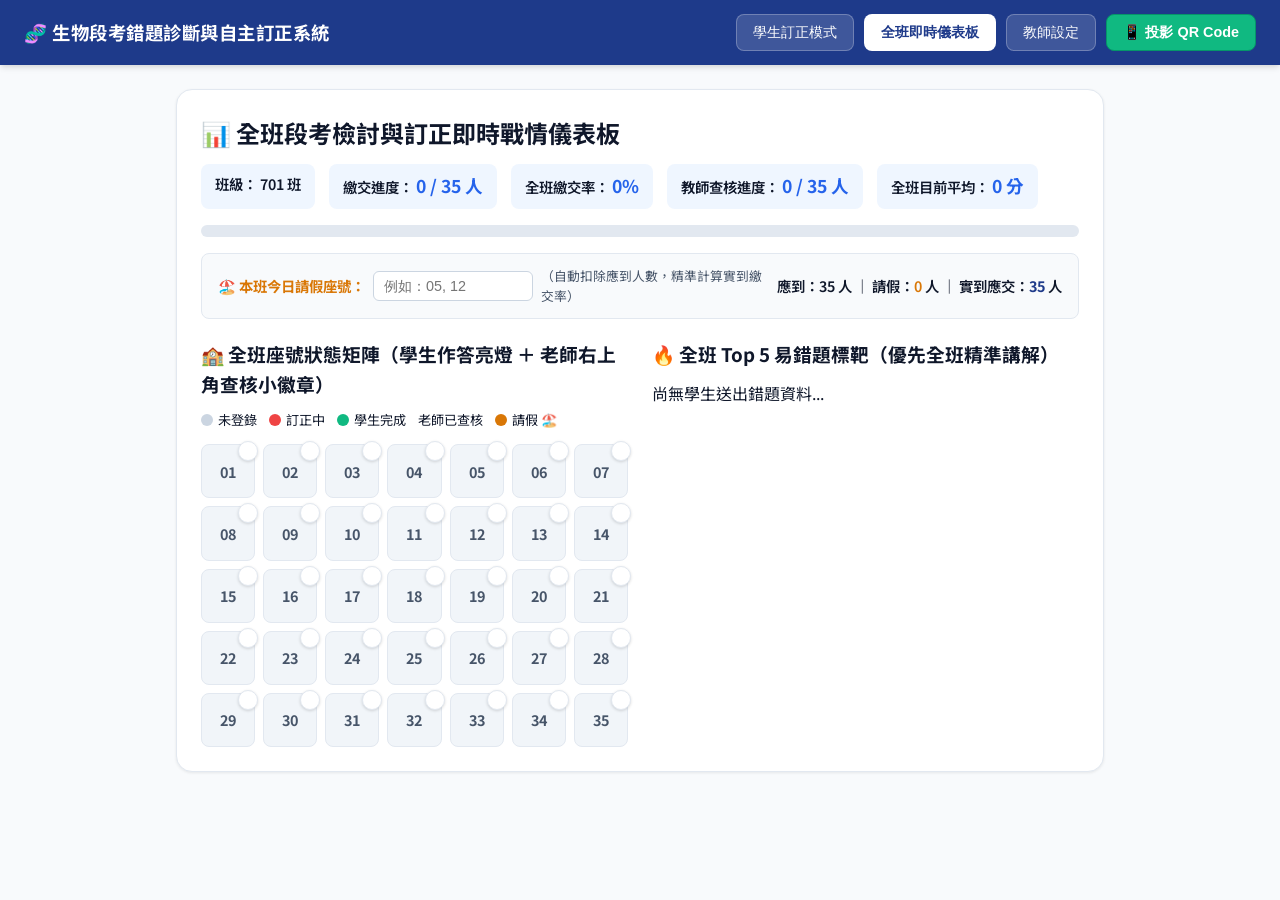
==== dashboard.html @ 81b502e9 "feat: Add dedicated standalone dashboard.html entrypoint" ====
<!DOCTYPE html>
<html lang="zh-TW">
<head>
    <meta charset="UTF-8">
    <meta name="viewport" content="width=device-width, initial-scale=1.0, maximum-scale=1.0, user-scalable=no">
    <title>七年級生物段考錯題診斷與訂正系統</title>
    <link rel="stylesheet" href="style.css">
    <link href="https://fonts.googleapis.com/css2?family=Noto+Sans+TC:wght@400;500;700&display=swap" rel="stylesheet">
</head>
<body>
    <!-- 頂部導覽列 -->
    <header class="navbar">
        <div class="logo">🧬 生物段考錯題診斷與自主訂正系統</div>
        <div class="nav-controls">
            <button id="btn-student-view" class="nav-btn" onclick="switchMainView('student')">學生訂正模式</button>
            <button id="btn-dashboard-view" class="nav-btn active" onclick="switchMainView('dashboard')">全班即時儀表板</button>
            <button id="btn-settings-view" class="nav-btn" onclick="switchMainView('settings')">教師設定</button>
            <button id="btn-qr-modal" class="nav-btn nav-btn-qr" onclick="openQrModal()">📱 投影 QR Code</button>
        </div>
    </header>

    <main class="main-container">
        <!-- ==========================================
             1. 學生模式：登入與成績錯題標記
             ========================================== -->
        <section id="view-student" class="view-section">
            <!-- 登入與登記卡片 -->
            <div id="card-login" class="card login-card">
                <div class="card-header">
                    <h2>📋 請輸入登入資訊與段考成績</h2>
                    <p class="subtitle">依據紙本考卷填寫，系統將自動比對錯題數並產生專屬訂正清單</p>
                </div>

                <div class="form-grid">
                    <div class="form-group">
                        <label for="select-exam">學年與考次：</label>
                        <select id="select-exam" onchange="onExamChange()">
                            <option value="11501_2">11501_七上第二次定期評量 (40題/2.5分)</option>
                            <option value="11501_1">11501_七上第一次定期評量 (45題/100分)</option>
                            <option value="11501_3">11501_七上第三次定期評量 (預設40題)</option>
                            <option value="custom">自訂外部題庫 JSON...</option>
                        </select>
                    </div>

                    <div class="form-group">
                        <label for="select-class">班級：</label>
                        <select id="select-class">
                            <option value="701">701 班</option>
                            <option value="702">702 班</option>
                            <option value="703">703 班</option>
                            <option value="704">704 班</option>
                            <option value="705">705 班</option>
                            <option value="706">706 班</option>
                            <option value="707">707 班</option>
                            <option value="708">708 班</option>
                            <option value="709">709 班</option>
                            <option value="710">710 班</option>
                        </select>
                    </div>

                    <div class="form-group">
                        <label for="select-seat">座號：</label>
                        <select id="select-seat">
                            <!-- 01 ~ 35 動態生成 -->
                        </select>
                    </div>

                    <div class="form-group">
                        <label for="input-name">姓名：</label>
                        <input type="text" id="input-name" placeholder="請輸入姓名" maxlength="10">
                    </div>

                    <div class="form-group full-width">
                        <label for="input-score">紙本考卷原始成績（0 ~ 100 分）：</label>
                        <div class="score-input-wrap">
                            <input type="number" id="input-score" placeholder="例如：85" min="0" max="100" step="0.5" oninput="onScoreInput()">
                            <span class="unit">分</span>
                        </div>
                        <p id="score-calc-hint" class="hint-text">請輸入成績以計算應錯題數</p>
                    </div>
                </div>

                <!-- 題號標記圓圈區 -->
                <div id="bubble-section" class="bubble-section hidden">
                    <div class="bubble-title-bar">
                        <h3>🔴 請依紙本考卷點選您的【錯題】（點選後變紅色）：</h3>
                        <div class="bubble-stats">
                            應選錯題：<span id="target-wrong-count" class="badge badge-warn">0</span> 題 ｜ 
                            目前已圈選：<span id="current-wrong-count" class="badge badge-info">0</span> 題
                        </div>
                    </div>
                    <div id="palette-grid" class="palette-grid">
                        <!-- 動態生成 1~N 題號小圓圈 -->
                    </div>
                </div>

                <div class="card-footer">
                    <button id="btn-start-correct" class="btn-primary" onclick="startCorrectionMode()" disabled>
                        開始進行錯題訂正 🚀
                    </button>
                </div>
            </div>

            <!-- ==========================================
                 錯題逐題訂正工作卡片
                 ========================================== -->
            <div id="card-correct" class="card correct-card hidden">
                <!-- 頂部資訊與題號導航盤 -->
                <div class="correct-header">
                    <div class="student-info-tag">
                        <span id="tag-student">701班 05號 王小明</span>
                        <span class="divider">|</span>
                        <span>成績：<strong id="tag-score">85</strong> 分</span>
                    </div>
                    <div class="correct-progress">
                        錯題進度：<span id="correct-progress-text">1 / 6</span>
                    </div>
                </div>

                <!-- 題號小圓圈導航列 -->
                <div class="circle-nav-wrapper">
                    <div class="circle-nav-title">題號導航盤（點選快速切換）：</div>
                    <div id="correct-circle-nav" class="circle-nav-grid">
                        <!-- 只有錯題才會呈現紅/綠狀態 -->
                    </div>
                </div>

                <!-- 閱讀防秒退計時器提示 -->
                <div id="cooldown-banner" class="cooldown-banner hidden">
                    ⏱️ 觀念研讀中：請先認真閱讀選項解析與觀念 <strong id="cooldown-sec">10</strong> 秒，理解後再進行訂正作答喔！
                </div>

                <!-- 閱讀題組文章引文區 (若有才顯示) -->
                <div id="passage-box" class="passage-box hidden">
                    <div class="passage-tag">📖 閱讀測驗篇章</div>
                    <div id="passage-content" class="passage-content"></div>
                </div>

                <!-- 題目內容 -->
                <div class="question-main">
                    <div class="q-title-row">
                        <span id="q-number-badge" class="badge badge-danger">第 3 題</span>
                        <h3 id="q-text" class="q-text">題目文字載入中...</h3>
                    </div>

                    <!-- 選項按鈕清單 -->
                    <div id="options-list" class="options-list">
                        <!-- A, B, C, D 選項 -->
                    </div>
                </div>

                <!-- 核心解析區塊（預設常駐展開） -->
                <div class="analysis-box">
                    <div class="analysis-header">
                        <h4>🔍 本題選項除錯與觀念解析</h4>
                    </div>
                    <div id="analysis-list" class="analysis-list">
                        <!-- 逐選項解析 -->
                    </div>
                    <!-- 核心主句高亮卡片 -->
                    <div class="core-sentence-box">
                        <div class="core-title">📌 紙本考卷訂正筆記（核心主句）：</div>
                        <div id="core-sentence-text" class="core-text"></div>
                    </div>
                </div>

                <!-- 訂正輸入與確認按鈕區 -->
                <div class="correct-action-footer">
                    <div class="input-core-wrap">
                        <label for="input-user-core">✏️ 請將上方核心主句寫入紙本考卷，並在下方鍵入重點（至少 4 個字）：</label>
                        <input type="text" id="input-user-core" placeholder="請將上方筆記精華的主句重點鍵入此處...">
                    </div>
                    <div class="btn-row">
                        <button id="btn-confirm-single-correct" class="btn-success" onclick="confirmCurrentQuestion()">
                            確認並完成此題訂正 ➔
                        </button>
                    </div>
                </div>
            </div>
        </section>

        <!-- ==========================================
             2. 全班即時儀表板模式（投影用）
             ========================================== -->
        <section id="view-dashboard" class="view-section active">
            <div class="card dashboard-card">
                <div class="dashboard-header">
                    <h2>📊 全班段考檢討與訂正即時戰情儀表板</h2>
                    <div class="dash-summary-row">
                        <div class="summary-pill">
                            <span class="label">班級：</span>
                            <span id="dash-class-name" class="val">701 班</span>
                        </div>
                        <div class="summary-pill">
                            <span class="label">繳交進度：</span>
                            <span id="dash-completed-count" class="val highlight">0 / 35 人</span>
                        </div>
                        <div class="summary-pill">
                            <span class="label">全班繳交率：</span>
                            <span id="dash-submission-rate" class="val highlight text-success">0%</span>
                        </div>
                        <div class="summary-pill">
                            <span class="label">教師查核進度：</span>
                            <span id="dash-inspected-count" class="val highlight text-indigo">0 / 35 人</span>
                        </div>
                        <div class="summary-pill">
                            <span class="label">全班目前平均：</span>
                            <span id="dash-avg-score" class="val highlight">0 分</span>
                        </div>
                    </div>

                    <!-- 進度條 -->
                    <div class="progress-bar-container">
                        <div id="dash-progress-fill" class="progress-bar-fill" style="width: 0%;"></div>
                    </div>

                    <!-- 請假座號管理列 -->
                    <div class="leave-admin-bar">
                        <div class="leave-input-wrap">
                            <label for="dash-absent-input">🏖️ 本班今日請假座號：</label>
                            <input type="text" id="dash-absent-input" placeholder="例如：05, 12" onchange="onAbsentInputChange()">
                            <span class="hint">（自動扣除應到人數，精準計算實到繳交率）</span>
                        </div>
                        <div class="leave-stats-wrap">
                            應到：<span id="stat-total-students">35</span> 人 ｜ 
                            請假：<span id="stat-absent-count" class="text-warning">0</span> 人 ｜ 
                            實到應交：<strong id="stat-actual-required" class="text-primary">35</strong> 人
                        </div>
                    </div>
                </div>

                <div class="dashboard-grid">
                    <!-- 左：座號矩陣 -->
                    <div class="dash-left">
                        <div class="dash-section-title">
                            <h3>🏫 全班座號狀態矩陣（學生作答亮燈 ＋ 老師右上角查核小徽章）</h3>
                        </div>
                        <div class="matrix-legend">
                            <span class="legend-item"><span class="dot dot-gray"></span>未登錄</span>
                            <span class="legend-item"><span class="dot dot-red"></span>訂正中</span>
                            <span class="legend-item"><span class="dot dot-green"></span>學生完成</span>
                            <span class="legend-item"><span class="inspect-mini-badge done">👁️</span>老師已查核</span>
                            <span class="legend-item"><span class="dot dot-amber"></span>請假 🏖️</span>
                        </div>
                        <div id="dash-seats-matrix" class="dash-seats-matrix">
                            <!-- 01~35 方格動態生成 -->
                        </div>
                    </div>

                    <!-- 右：Top 5 易錯題標靶 -->
                    <div class="dash-right">
                        <div class="dash-section-title">
                            <h3>🔥 全班 Top 5 易錯題標靶（優先全班精準講解）</h3>
                        </div>
                        <ul id="dash-top-errors" class="top-error-list">
                            <li class="empty-msg">尚無學生送出錯題資料...</li>
                        </ul>
                    </div>
                </div>
            </div>
        </section>

        <!-- ==========================================
             3. 教師參數設定模式（總題數與配分後台自訂）
             ========================================== -->
        <section id="view-settings" class="view-section hidden">
            <div class="card settings-card">
                <h2>⚙️ 教師系統參數與考卷配分設定</h2>
                <p class="subtitle">可自由定義總題數（例如：40、42、44、45 題）與配分模式，系統將自動比對錯題防呆</p>

                <!-- 配分與題數設定專區 -->
                <div class="settings-box">
                    <h3 class="box-sub-title">📝 考卷題數與配分模式設定</h3>
                    <div class="form-grid">
                        <div class="form-group">
                            <label for="cfg-total-questions">考卷總題數：</label>
                            <input type="number" id="cfg-total-questions" value="40" min="10" max="60" oninput="onCustomConfigChange()">
                            <span class="hint-text">例如：40題、42題、44題、45題</span>
                        </div>

                        <div class="form-group">
                            <label for="cfg-score-mode">配分計算模式：</label>
                            <select id="cfg-score-mode" onchange="onScoreModeChange()">
                                <option value="equal">全卷均分制（每題相同分數）</option>
                                <option value="split">分段配分制（前 N 題 X 分，其餘 Y 分）</option>
                            </select>
                        </div>

                        <!-- 均分模式選項 -->
                        <div id="mode-equal-wrap" class="form-group full-width">
                            <label for="cfg-score-per-q">每題分數：</label>
                            <div class="score-input-wrap">
                                <input type="number" id="cfg-score-per-q" value="2.5" step="0.1" min="0.5" max="10" oninput="onCustomConfigChange()">
                                <span class="unit">分 / 題</span>
                                <span id="cfg-equal-total-calc" class="hint-pill">40 題 × 2.5 分 = 100 分</span>
                            </div>
                        </div>

                        <!-- 分段模式選項 -->
                        <div id="mode-split-wrap" class="form-group full-width hidden">
                            <div class="split-inputs-row">
                                <div class="split-item">
                                    <label>第 1 ～ <input type="number" id="cfg-split-cut" value="10" style="width:60px;" oninput="onCustomConfigChange()"> 題：</label>
                                    每題 <input type="number" id="cfg-split-p1" value="3" step="0.5" style="width:70px;" oninput="onCustomConfigChange()"> 分
                                </div>
                                <div class="split-item">
                                    <label>其餘題目：</label>
                                    每題 <input type="number" id="cfg-split-p2" value="2" step="0.5" style="width:70px;" oninput="onCustomConfigChange()"> 分
                                </div>
                            </div>
                            <span id="cfg-split-total-calc" class="hint-pill">10題×3分 + 35題×2分 = 100 分</span>
                        </div>
                    </div>
                </div>

                <!-- 系統與環境設定 -->
                <div class="settings-box">
                    <h3 class="box-sub-title">🌐 雲端同步與課堂常規設定</h3>
                    <div class="form-grid">
                        <div class="form-group full-width">
                            <label for="setting-gas-url">Google Apps Script Web App 部署網址：</label>
                            <input type="text" id="setting-gas-url" value="https://script.google.com/macros/s/AKfycby-8JV1agwhlbLTrQsMS0afAz2rnBAncu1tL4A0JZhz7rm7jqLTlUA_kfhCl8gXbgSL5w/exec">
                            <p class="hint-text">後端 Code.gs 發布為 Web 應用程式後的網址。未填寫時系統以本地展示模式運作。</p>
                        </div>
                        <div class="form-group">
                            <label for="setting-cooldown">錯題閱讀防秒退秒數：</label>
                            <input type="number" id="setting-cooldown" value="10" min="0" max="30">
                            <span class="unit">秒</span>
                        </div>
                        <div class="form-group">
                            <label for="setting-class-size">班級預設人數：</label>
                            <input type="number" id="setting-class-size" value="35" min="20" max="50">
                            <span class="unit">人</span>
                        </div>
                    </div>
                </div>

                <button class="btn-primary" onclick="saveSettings()">儲存所有設定並套用 💾</button>
            </div>
        </section>
    </main>

    <!-- ==========================================
         彈窗 1：排隊交卷提示（避免同時繳交網路衝突）
         ========================================== -->
    <div id="modal-queue" class="modal-overlay hidden">
        <div class="modal-card mini-card">
            <div class="spinner"></div>
            <h3 id="queue-status-title">⏳ 正在同步雲端紀錄...</h3>
            <p id="queue-status-desc">目前全班正在同步資料，系統正在排隊為您安全登記，請勿關閉網頁...</p>
        </div>
    </div>

    <!-- ==========================================
         彈窗 2：最後確認與結算單（主句抄寫 + 家長簽名 + 平板歸位）
         ========================================== -->
    <div id="modal-summary" class="modal-overlay hidden">
        <div class="modal-card summary-card">
            <div class="summary-top">
                <span class="success-icon">🎉</span>
                <h2>段考錯題訂正完成！</h2>
                <p class="summary-sub">已完成線上訂正診斷，請務必完成以下紙本手續</p>
            </div>

            <!-- 分數與班級平均對照 -->
            <div class="score-compare-card">
                <div class="compare-col">
                    <div class="c-label">您的段考分數</div>
                    <div id="modal-my-score" class="c-val text-primary">85 分</div>
                </div>
                <div class="compare-divider"></div>
                <div class="compare-col">
                    <div class="c-label">目前全班平均</div>
                    <div id="modal-class-avg" class="c-val text-info">78.5 分</div>
                </div>
                <div class="compare-divider"></div>
                <div class="compare-col">
                    <div class="c-label">訂正題數</div>
                    <div id="modal-corrected-count" class="c-val text-success">6 題</div>
                </div>
            </div>

            <!-- 錯題核心主句彙整區（抄寫回紙本考卷用） -->
            <div class="sentences-review-box">
                <div class="box-title">
                    ✍️【紙本考卷訂正核對】請確認您已將以下錯題筆記精華，確實抄寫至您的紙本考卷上：
                </div>
                <div id="modal-sentences-list" class="sentences-list">
                    <!-- 動態列出所有錯題之核心主句 -->
                </div>
            </div>

            <!-- 家長簽名提醒特別警告框 -->
            <div class="parent-sign-alert">
                <div class="alert-icon">👨‍👩‍👦</div>
                <div class="alert-content">
                    <h4>重要！紙本考卷家長簽名提醒：</h4>
                    <p>請將紙本考卷帶回家，交由家長查閱您今日的訂正成果，並請家長在<strong>【試卷抬頭分數欄下方】</strong>親自簽名，於下次上課交回給老師抽查！</p>
                </div>
            </div>

            <!-- 學生雙重確認勾選框 (必須勾選才能退出) -->
            <div class="verification-check-wrap">
                <label class="check-container">
                    <input type="checkbox" id="check-confirm-paper" onchange="onPaperCheckChange()">
                    <span class="checkmark"></span>
                    <span class="check-label">
                        <strong>我保證：</strong>我已經認真看完上述每題解析，並已將<strong>核心主句確實訂正在紙本考卷上</strong>，且知道回家後要給家長在分數下方簽名。
                    </span>
                </label>
            </div>

            <!-- 平板歸位常規引導 -->
            <div class="tablet-return-box">
                <div class="box-title">📱【平板使用常規與歸位提醒】</div>
                <ol class="return-steps">
                    <li><strong>擦拭關機</strong>：點選下方按鈕退出後，按平板電源鍵關閉螢幕，並用擦拭布輕擦螢幕。</li>
                    <li><strong>座號插槽歸位</strong>：請依座號 <strong id="modal-return-seat" class="text-primary">05 號</strong>，放回對應充電車插槽。</li>
                    <li><strong>插妥充電線</strong>：確認充電呼吸燈亮起，整齊排好後回座。</li>
                </ol>
            </div>

            <div class="modal-action-bar">
                <button id="btn-final-finish" class="btn-primary full-width" onclick="finishAndReset()" disabled>
                    請先勾選上方「我保證已訂正考卷」方可退出
                </button>
            </div>
        </div>
    </div>

    <!-- ==========================================
         彈窗 3：大螢幕 QR Code 投影彈窗
         ========================================== -->
    <div id="modal-qr" class="modal-overlay hidden">
        <div class="modal-card mini-card qr-card">
            <h2>📱 學生掃描 QR Code 進入訂正</h2>
            <p class="subtitle">請同學使用平板相機掃描下方條碼立即開跑</p>
            <div class="qr-image-wrap">
                <img id="qr-code-img" src="" alt="訂正系統 QR Code" class="qr-img">
            </div>
            <div class="qr-url-box">
                <input type="text" id="qr-url-text" readonly>
                <button type="button" class="btn-copy" onclick="copySystemUrl()">複製網址</button>
            </div>
            <button class="btn-primary" style="margin-top:16px;" onclick="closeQrModal()">關閉投影</button>
        </div>
    </div>

    <!-- ==========================================
         彈窗 4：老師查核學生紙本訂正與主句明細彈窗
         ========================================== -->
    <div id="modal-inspect" class="modal-overlay hidden">
        <div class="modal-card inspect-card">
            <div class="summary-top">
                <span class="success-icon">🔍</span>
                <h2 id="inspect-title">701 班 05 號 學生訂正查核</h2>
                <p id="inspect-subtitle" class="summary-sub">段考成績：85 分 ｜ 錯題數：6 題 ｜ 狀態：已完成訂正</p>
            </div>

            <div class="inspect-content-box">
                <div class="box-title">📝 該生錯題與核心主句清單（請核對紙本考卷）：</div>
                <div id="inspect-cores-list" class="sentences-list" style="max-height:260px;">
                    <!-- 動態載入該生錯題主句 -->
                </div>
            </div>

            <div class="inspect-action-bar" style="margin-top:20px; display:flex; gap:12px;">
                <button id="btn-toggle-inspect" class="btn-primary" onclick="toggleCurrentSeatInspection()">
                    👁️ 標記為：老師已查核紙本考卷
                </button>
                <button class="btn-secondary" onclick="closeInspectModal()">關閉</button>
            </div>
        </div>
    </div>

    <!-- 載入題庫與邏輯程式 -->
    <script src="exam_data/presets.js"></script>
    <script src="app.js"></script>
</body>
</html>
---- style.css ----
/* ==========================================================================
   七年級生物段考錯題診斷與訂正系統 - 視覺主題與 RWD 排版
   現代科技藍調 Modern Tech Blue (#1E3A8A / #2563EB)
   ========================================================================== */

:root {
    --primary-blue: #1E3A8A;
    --accent-blue: #2563EB;
    --hover-blue: #1D4ED8;
    --light-blue: #EFF6FF;
    --bg-gray: #F8FAFC;
    --card-bg: #FFFFFF;
    --text-main: #0F172A;
    --text-muted: #475569;
    --border-color: #E2E8F0;
    --danger-red: #EF4444;
    --danger-bg: #FEF2F2;
    --success-green: #10B981;
    --success-bg: #ECFDF5;
    --warning-yellow: #F59E0B;
    --warning-bg: #FFFBEB;
    --amber-leave: #D97706;
    --amber-bg: #FEF3C7;
    --indigo-inspect: #6366F1;
    --indigo-bg: #EEF2FF;
    --radius-sm: 8px;
    --radius-md: 12px;
    --radius-lg: 16px;
    --shadow-sm: 0 1px 3px rgba(0,0,0,0.08);
    --shadow-md: 0 4px 6px -1px rgba(0,0,0,0.1), 0 2px 4px -1px rgba(0,0,0,0.06);
    --shadow-lg: 0 10px 20px -3px rgba(0,0,0,0.12);
}

* {
    box-sizing: border-box;
    margin: 0;
    padding: 0;
}

body {
    font-family: 'Noto Sans TC', -apple-system, BlinkMacSystemFont, "Segoe UI", Roboto, sans-serif;
    background-color: var(--bg-gray);
    color: var(--text-main);
    line-height: 1.6;
    padding-bottom: 40px;
    -webkit-tap-highlight-color: transparent;
}

/* 頂部導覽列 */
.navbar {
    background-color: var(--primary-blue);
    color: #FFFFFF;
    padding: 14px 24px;
    display: flex;
    justify-content: space-between;
    align-items: center;
    box-shadow: var(--shadow-md);
    position: sticky;
    top: 0;
    z-index: 100;
}

.logo {
    font-size: 1.15rem;
    font-weight: 700;
    letter-spacing: 0.5px;
}

.nav-controls {
    display: flex;
    gap: 10px;
}

.nav-btn {
    background-color: rgba(255, 255, 255, 0.15);
    color: #FFFFFF;
    border: 1px solid rgba(255, 255, 255, 0.25);
    padding: 8px 16px;
    border-radius: var(--radius-sm);
    cursor: pointer;
    font-size: 0.9rem;
    font-weight: 500;
    transition: all 0.2s ease;
}

.nav-btn:hover {
    background-color: rgba(255, 255, 255, 0.28);
}

.nav-btn.active {
    background-color: #FFFFFF;
    color: var(--primary-blue);
    font-weight: 700;
}

.nav-btn-qr {
    background-color: #10B981;
    border-color: #059669;
    font-weight: 700;
}

.nav-btn-qr:hover {
    background-color: #059669;
}

/* 主容器 */
.main-container {
    max-width: 960px;
    margin: 24px auto;
    padding: 0 16px;
}

.view-section {
    display: none;
}

.view-section.active {
    display: block;
}

/* 卡片基底 */
.card {
    background: var(--card-bg);
    border-radius: var(--radius-lg);
    border: 1px solid var(--border-color);
    box-shadow: var(--shadow-sm);
    padding: 24px;
    margin-bottom: 20px;
}

.card-header h2 {
    font-size: 1.3rem;
    color: var(--primary-blue);
    margin-bottom: 6px;
}

.subtitle {
    color: var(--text-muted);
    font-size: 0.9rem;
    margin-bottom: 20px;
}

/* 表單佈局 */
.form-grid {
    display: grid;
    grid-template-columns: repeat(2, 1fr);
    gap: 18px;
    margin-bottom: 20px;
}

.form-group {
    display: flex;
    flex-direction: column;
}

.form-group.full-width {
    grid-column: span 2;
}

.form-group label {
    font-size: 0.95rem;
    font-weight: 600;
    margin-bottom: 6px;
    color: var(--text-main);
}

.form-group select,
.form-group input {
    padding: 10px 14px;
    border: 1.5px solid var(--border-color);
    border-radius: var(--radius-sm);
    font-size: 1rem;
    background-color: #FFFFFF;
    transition: border-color 0.2s;
}

.form-group select:focus,
.form-group input:focus {
    outline: none;
    border-color: var(--accent-blue);
}

.score-input-wrap {
    display: flex;
    align-items: center;
    gap: 10px;
}

.score-input-wrap input {
    font-size: 1.3rem;
    font-weight: 700;
    width: 140px;
    color: var(--primary-blue);
}

.score-input-wrap .unit {
    font-size: 1.1rem;
    font-weight: 600;
    color: var(--text-muted);
}

.hint-text {
    font-size: 0.85rem;
    color: var(--text-muted);
    margin-top: 6px;
}

.hint-pill {
    background-color: var(--light-blue);
    color: var(--primary-blue);
    font-size: 0.88rem;
    font-weight: 700;
    padding: 6px 12px;
    border-radius: 6px;
}

/* 題號小圓圈選擇盤 */
.bubble-section {
    background-color: var(--light-blue);
    border: 1.5px dashed var(--accent-blue);
    border-radius: var(--radius-md);
    padding: 18px;
    margin: 20px 0;
}

.bubble-title-bar {
    display: flex;
    justify-content: space-between;
    align-items: center;
    flex-wrap: wrap;
    gap: 10px;
    margin-bottom: 14px;
}

.bubble-title-bar h3 {
    font-size: 1.05rem;
    color: var(--primary-blue);
}

.bubble-stats {
    font-size: 0.95rem;
    font-weight: 600;
}

.badge {
    padding: 3px 8px;
    border-radius: 6px;
    font-size: 0.85rem;
    font-weight: 700;
}

.badge-warn { background-color: var(--warning-yellow); color: #FFFFFF; }
.badge-info { background-color: var(--accent-blue); color: #FFFFFF; }
.badge-danger { background-color: var(--danger-red); color: #FFFFFF; }

.palette-grid {
    display: grid;
    grid-template-columns: repeat(auto-fill, minmax(44px, 1fr));
    gap: 8px;
}

.bubble-btn {
    width: 44px;
    height: 44px;
    border-radius: 50%;
    border: 1.5px solid var(--border-color);
    background-color: #FFFFFF;
    color: var(--text-main);
    font-size: 0.95rem;
    font-weight: 700;
    cursor: pointer;
    transition: all 0.15s ease;
    display: flex;
    align-items: center;
    justify-content: center;
}

.bubble-btn:hover {
    border-color: var(--accent-blue);
    transform: scale(1.05);
}

.bubble-btn.wrong-selected {
    background-color: var(--danger-red);
    color: #FFFFFF;
    border-color: var(--danger-red);
    box-shadow: 0 2px 6px rgba(239, 68, 68, 0.4);
}

/* 按鈕樣式 */
.btn-primary {
    background-color: var(--accent-blue);
    color: #FFFFFF;
    border: none;
    padding: 12px 24px;
    border-radius: var(--radius-sm);
    font-size: 1.05rem;
    font-weight: 700;
    cursor: pointer;
    transition: background-color 0.2s, opacity 0.2s;
    width: 100%;
}

.btn-primary:hover:not(:disabled) {
    background-color: var(--hover-blue);
}

.btn-primary:disabled {
    opacity: 0.5;
    cursor: not-allowed;
}

.btn-secondary {
    background-color: #E2E8F0;
    color: var(--text-main);
    border: none;
    padding: 12px 20px;
    border-radius: var(--radius-sm);
    font-size: 1rem;
    font-weight: 700;
    cursor: pointer;
}

.btn-secondary:hover {
    background-color: #CBD5E1;
}

.btn-success {
    background-color: var(--success-green);
    color: #FFFFFF;
    border: none;
    padding: 12px 24px;
    border-radius: var(--radius-sm);
    font-size: 1.05rem;
    font-weight: 700;
    cursor: pointer;
    transition: background-color 0.2s;
}

.btn-success:hover {
    background-color: #059669;
}

/* ==========================================
   錯題訂正工作卡片
   ========================================== */
.correct-header {
    display: flex;
    justify-content: space-between;
    align-items: center;
    border-bottom: 1.5px solid var(--border-color);
    padding-bottom: 14px;
    margin-bottom: 16px;
    flex-wrap: wrap;
    gap: 10px;
}

.student-info-tag {
    font-size: 1.05rem;
    font-weight: 700;
    color: var(--primary-blue);
}

.student-info-tag .divider {
    margin: 0 8px;
    color: var(--border-color);
}

.correct-progress {
    font-size: 1rem;
    font-weight: 700;
    color: var(--accent-blue);
}

.circle-nav-wrapper {
    margin-bottom: 16px;
}

.circle-nav-title {
    font-size: 0.9rem;
    font-weight: 600;
    color: var(--text-muted);
    margin-bottom: 8px;
}

.circle-nav-grid {
    display: flex;
    flex-wrap: wrap;
    gap: 8px;
}

.nav-circle {
    width: 40px;
    height: 40px;
    border-radius: 50%;
    font-size: 0.9rem;
    font-weight: 700;
    display: flex;
    align-items: center;
    justify-content: center;
    border: 2px solid transparent;
    cursor: pointer;
    transition: all 0.2s;
}

.nav-circle.state-wrong {
    background-color: var(--danger-bg);
    color: var(--danger-red);
    border-color: var(--danger-red);
}

.nav-circle.state-done {
    background-color: var(--success-bg);
    color: var(--success-green);
    border-color: var(--success-green);
}

.nav-circle.active-current {
    box-shadow: 0 0 0 3px rgba(37, 99, 235, 0.4);
    transform: scale(1.1);
}

.cooldown-banner {
    background-color: var(--warning-bg);
    border: 1px solid var(--warning-yellow);
    color: #92400E;
    padding: 10px 16px;
    border-radius: var(--radius-sm);
    font-size: 0.9rem;
    font-weight: 600;
    margin-bottom: 16px;
}

.question-main {
    margin-bottom: 20px;
}

.q-title-row {
    display: flex;
    align-items: flex-start;
    gap: 12px;
    margin-bottom: 16px;
}

.q-text {
    font-size: 1.15rem;
    font-weight: 700;
    line-height: 1.6;
}

.options-list {
    display: flex;
    flex-direction: column;
    gap: 10px;
}

.opt-btn {
    text-align: left;
    padding: 14px 18px;
    border-radius: var(--radius-sm);
    border: 1.5px solid var(--border-color);
    background-color: #FFFFFF;
    font-size: 1rem;
    cursor: pointer;
    transition: all 0.15s ease;
    line-height: 1.5;
}

.opt-btn:hover:not(:disabled) {
    border-color: var(--accent-blue);
    background-color: var(--light-blue);
}

.opt-btn.selected-correct {
    background-color: var(--success-bg);
    border-color: var(--success-green);
    color: #065F46;
    font-weight: 700;
}

.opt-btn.selected-wrong {
    background-color: var(--danger-bg);
    border-color: var(--danger-red);
    color: #991B1B;
    font-weight: 700;
}

.analysis-box {
    background-color: #F1F5F9;
    border-radius: var(--radius-md);
    padding: 18px;
    margin-bottom: 20px;
}

.analysis-header h4 {
    font-size: 1rem;
    color: var(--primary-blue);
    margin-bottom: 10px;
}

.analysis-list {
    display: flex;
    flex-direction: column;
    gap: 6px;
    font-size: 0.92rem;
    margin-bottom: 14px;
}

.core-sentence-box {
    background-color: #FEF3C7;
    border-left: 4px solid var(--warning-yellow);
    padding: 12px 14px;
    border-radius: 4px;
}

.core-title {
    font-size: 0.85rem;
    font-weight: 700;
    color: #92400E;
    margin-bottom: 4px;
}

.core-text {
    font-size: 1rem;
    font-weight: 700;
    color: #78350F;
}

.correct-action-footer {
    display: flex;
    flex-direction: column;
    gap: 14px;
    border-top: 1.5px solid var(--border-color);
    padding-top: 16px;
}

.input-core-wrap label {
    font-size: 0.95rem;
    font-weight: 700;
    color: var(--text-main);
    display: block;
    margin-bottom: 6px;
}

.input-core-wrap input {
    width: 100%;
    padding: 12px 14px;
    border: 1.5px solid var(--border-color);
    border-radius: var(--radius-sm);
    font-size: 1rem;
}

.input-core-wrap input:focus {
    outline: none;
    border-color: var(--accent-blue);
}

/* ==========================================
   全班即時儀表板 (含繳交率與教師查核小徽章)
   ========================================== */
.dash-summary-row {
    display: flex;
    gap: 14px;
    margin-top: 12px;
    margin-bottom: 16px;
    flex-wrap: wrap;
}

.summary-pill {
    background-color: var(--light-blue);
    padding: 8px 14px;
    border-radius: var(--radius-sm);
    font-size: 0.9rem;
    font-weight: 600;
}

.summary-pill .val.highlight {
    font-weight: 700;
    color: var(--accent-blue);
    font-size: 1.1rem;
}

.text-indigo { color: var(--indigo-inspect); }

/* 進度條 */
.progress-bar-container {
    width: 100%;
    height: 12px;
    background-color: #E2E8F0;
    border-radius: 6px;
    overflow: hidden;
    margin-bottom: 16px;
}

.progress-bar-fill {
    height: 100%;
    background: linear-gradient(90deg, #2563EB, #10B981);
    transition: width 0.4s ease;
}

/* 請假管理列 */
.leave-admin-bar {
    background-color: #F8FAFC;
    border: 1px solid var(--border-color);
    border-radius: var(--radius-sm);
    padding: 12px 16px;
    margin-bottom: 20px;
    display: flex;
    justify-content: space-between;
    align-items: center;
    flex-wrap: wrap;
    gap: 12px;
}

.leave-input-wrap {
    display: flex;
    align-items: center;
    gap: 8px;
    flex: 1;
}

.leave-input-wrap label {
    font-size: 0.9rem;
    font-weight: 700;
    color: var(--amber-leave);
    white-space: nowrap;
}

.leave-input-wrap input {
    padding: 6px 10px;
    border: 1.5px solid #CBD5E1;
    border-radius: 6px;
    font-size: 0.9rem;
    width: 160px;
}

.leave-input-wrap .hint {
    font-size: 0.8rem;
    color: var(--text-muted);
}

.leave-stats-wrap {
    font-size: 0.9rem;
    font-weight: 600;
    white-space: nowrap;
}

.text-warning { color: var(--amber-leave); }

.dashboard-grid {
    display: grid;
    grid-template-columns: 1fr 1fr;
    gap: 24px;
}

.matrix-legend {
    display: flex;
    gap: 12px;
    font-size: 0.82rem;
    margin: 10px 0 14px;
    flex-wrap: wrap;
}

.legend-item {
    display: flex;
    align-items: center;
    gap: 5px;
}

.dot {
    width: 12px;
    height: 12px;
    border-radius: 50%;
}

.dot-gray { background-color: #CBD5E1; }
.dot-red { background-color: var(--danger-red); }
.dot-green { background-color: var(--success-green); }
.dot-amber { background-color: var(--amber-leave); }

/* 座號方格與右上角教師查核小徽章 */
.dash-seats-matrix {
    display: grid;
    grid-template-columns: repeat(7, 1fr);
    gap: 8px;
}

.seat-box {
    aspect-ratio: 1;
    border-radius: var(--radius-sm);
    display: flex;
    flex-direction: column;
    align-items: center;
    justify-content: center;
    font-weight: 700;
    font-size: 0.9rem;
    background-color: #F1F5F9;
    color: var(--text-muted);
    border: 1px solid var(--border-color);
    cursor: pointer;
    position: relative;
    transition: transform 0.15s, box-shadow 0.15s;
}

.seat-box:hover {
    transform: scale(1.05);
    box-shadow: 0 4px 8px rgba(0,0,0,0.1);
}

/* 學生作答亮燈狀態 */
.seat-box.status-correcting {
    background-color: var(--danger-bg);
    color: var(--danger-red);
    border-color: var(--danger-red);
}

.seat-box.status-done {
    background-color: var(--success-bg);
    color: var(--success-green);
    border-color: var(--success-green);
}

.seat-box.status-absent {
    background-color: var(--amber-bg);
    color: var(--amber-leave);
    border-color: var(--amber-leave);
}

/* 老師查核右上角小圓圈徽章 */
.inspect-mini-badge {
    position: absolute;
    top: -4px;
    right: -4px;
    width: 20px;
    height: 20px;
    border-radius: 50%;
    background-color: #FFFFFF;
    border: 1.5px solid var(--border-color);
    display: flex;
    align-items: center;
    justify-content: center;
    font-size: 11px;
    line-height: 1;
    box-shadow: 0 1px 3px rgba(0,0,0,0.15);
    transition: all 0.2s ease;
}

.inspect-mini-badge.done {
    background-color: var(--indigo-inspect);
    border-color: #4F46E5;
    color: #FFFFFF;
}

.top-error-list {
    list-style: none;
    display: flex;
    flex-direction: column;
    gap: 10px;
    margin-top: 12px;
}

.error-item {
    background-color: #FFFFFF;
    border: 1px solid var(--border-color);
    padding: 10px 14px;
    border-radius: var(--radius-sm);
    display: flex;
    justify-content: space-between;
    align-items: center;
}

.error-item .q-tag {
    font-weight: 700;
    color: var(--danger-red);
}

/* ==========================================
   教師設定專區（題數與配分模式）
   ========================================== */
.settings-box {
    background-color: #F8FAFC;
    border: 1.5px solid var(--border-color);
    border-radius: var(--radius-md);
    padding: 18px;
    margin-bottom: 20px;
}

.box-sub-title {
    font-size: 1.05rem;
    color: var(--primary-blue);
    margin-bottom: 14px;
}

.split-inputs-row {
    display: flex;
    gap: 20px;
    align-items: center;
    flex-wrap: wrap;
    background: #FFFFFF;
    padding: 12px 14px;
    border: 1px solid var(--border-color);
    border-radius: var(--radius-sm);
    margin-bottom: 8px;
}

.split-item {
    font-size: 0.95rem;
    font-weight: 600;
}

/* ==========================================
   QR Code 彈窗
   ========================================== */
.qr-card {
    max-width: 460px;
}

.qr-image-wrap {
    background: #FFFFFF;
    border: 1.5px solid var(--border-color);
    padding: 16px;
    border-radius: var(--radius-md);
    display: inline-block;
    margin: 16px 0;
}

.qr-img {
    width: 220px;
    height: 220px;
    display: block;
    margin: 0 auto;
}

.qr-url-box {
    display: flex;
    gap: 8px;
}

.qr-url-box input {
    flex: 1;
    padding: 8px 12px;
    font-size: 0.88rem;
    border: 1px solid var(--border-color);
    border-radius: 6px;
    background-color: #F1F5F9;
}

.btn-copy {
    background-color: var(--primary-blue);
    color: #FFFFFF;
    border: none;
    padding: 8px 14px;
    border-radius: 6px;
    font-weight: 700;
    cursor: pointer;
}

/* ==========================================
   彈窗樣式
   ========================================== */
.modal-overlay {
    position: fixed;
    top: 0;
    left: 0;
    right: 0;
    bottom: 0;
    background-color: rgba(15, 23, 42, 0.7);
    display: flex;
    align-items: center;
    justify-content: center;
    z-index: 200;
    padding: 16px;
}

.modal-overlay.hidden {
    display: none;
}

.modal-card {
    background: #FFFFFF;
    border-radius: var(--radius-lg);
    box-shadow: var(--shadow-lg);
    max-width: 620px;
    width: 100%;
    padding: 26px;
    max-height: 90vh;
    overflow-y: auto;
}

.mini-card {
    max-width: 420px;
    text-align: center;
    padding: 32px 24px;
}

.inspect-card {
    max-width: 580px;
}

.spinner {
    width: 48px;
    height: 48px;
    border: 4px solid var(--light-blue);
    border-top: 4px solid var(--accent-blue);
    border-radius: 50%;
    margin: 0 auto 16px;
    animation: spin 0.8s linear infinite;
}

@keyframes spin {
    0% { transform: rotate(0deg); }
    100% { transform: rotate(360deg); }
}

.summary-top {
    text-align: center;
    margin-bottom: 18px;
}

.success-icon {
    font-size: 2.8rem;
    display: block;
    margin-bottom: 6px;
}

.summary-top h2 {
    font-size: 1.35rem;
    color: var(--primary-blue);
}

.summary-sub {
    color: var(--text-muted);
    font-size: 0.95rem;
}

.score-compare-card {
    display: flex;
    justify-content: space-around;
    background-color: var(--light-blue);
    border-radius: var(--radius-md);
    padding: 14px;
    margin-bottom: 18px;
}

.compare-col {
    text-align: center;
}

.c-label {
    font-size: 0.85rem;
    color: var(--text-muted);
    margin-bottom: 4px;
}

.c-val {
    font-size: 1.35rem;
    font-weight: 700;
}

.compare-divider {
    width: 1px;
    background-color: rgba(30, 58, 138, 0.15);
}

.text-primary { color: var(--primary-blue); }
.text-info { color: var(--accent-blue); }
.text-success { color: var(--success-green); }

/* 主句彙整區 */
.sentences-review-box {
    background-color: #FFFBEB;
    border: 1.5px solid #FCD34D;
    border-radius: var(--radius-md);
    padding: 14px;
    margin-bottom: 16px;
}

.box-title {
    font-size: 0.95rem;
    font-weight: 700;
    color: #92400E;
    margin-bottom: 10px;
}

.sentences-list {
    display: flex;
    flex-direction: column;
    gap: 8px;
    max-height: 180px;
    overflow-y: auto;
}

.sentence-card {
    background: #FFFFFF;
    border-radius: 6px;
    padding: 8px 12px;
    border-left: 3px solid var(--warning-yellow);
    font-size: 0.9rem;
    line-height: 1.5;
}

.sentence-card strong {
    color: var(--danger-red);
}

/* 家長簽名提醒特別警告框 */
.parent-sign-alert {
    background-color: #FEF2F2;
    border: 2px solid #F87171;
    border-radius: var(--radius-md);
    padding: 14px 16px;
    margin-bottom: 16px;
    display: flex;
    gap: 12px;
    align-items: flex-start;
}

.parent-sign-alert .alert-icon {
    font-size: 1.8rem;
    line-height: 1;
}

.parent-sign-alert h4 {
    font-size: 1rem;
    color: #991B1B;
    margin-bottom: 4px;
}

.parent-sign-alert p {
    font-size: 0.88rem;
    color: #7F1D1D;
    line-height: 1.5;
}

/* 雙重確認勾選框 */
.verification-check-wrap {
    background-color: #EFF6FF;
    border: 1.5px solid #93C5FD;
    border-radius: var(--radius-md);
    padding: 12px 16px;
    margin-bottom: 16px;
}

.check-container {
    display: flex;
    align-items: flex-start;
    gap: 10px;
    cursor: pointer;
    font-size: 0.9rem;
    color: #1E3A8A;
    line-height: 1.5;
}

.check-container input {
    margin-top: 4px;
    width: 18px;
    height: 18px;
    cursor: pointer;
}

/* 平板歸位指引 */
.tablet-return-box {
    background-color: #F8FAFC;
    border: 1.5px solid var(--border-color);
    border-radius: var(--radius-md);
    padding: 14px;
    margin-bottom: 20px;
}

.return-steps {
    padding-left: 20px;
    font-size: 0.88rem;
    display: flex;
    flex-direction: column;
    gap: 5px;
}

/* RWD */
@media (max-width: 768px) {
    .form-grid {
        grid-template-columns: 1fr;
    }
    .form-group.full-width {
        grid-column: span 1;
    }
    .dashboard-grid {
        grid-template-columns: 1fr;
    }
    .palette-grid {
        grid-template-columns: repeat(auto-fill, minmax(38px, 1fr));
    }
    .bubble-btn {
        width: 38px;
        height: 38px;
        font-size: 0.85rem;
    }
    .leave-admin-bar {
        flex-direction: column;
        align-items: flex-start;
    }
}
/* 學生受控模式：徹底隱藏頂部控制按鈕，學生只能看訂正頁面 */
body.student-lock-mode .nav-controls {
    display: none !important;
}

body.student-lock-mode #view-dashboard,
body.student-lock-mode #view-settings {
    display: none !important;
}
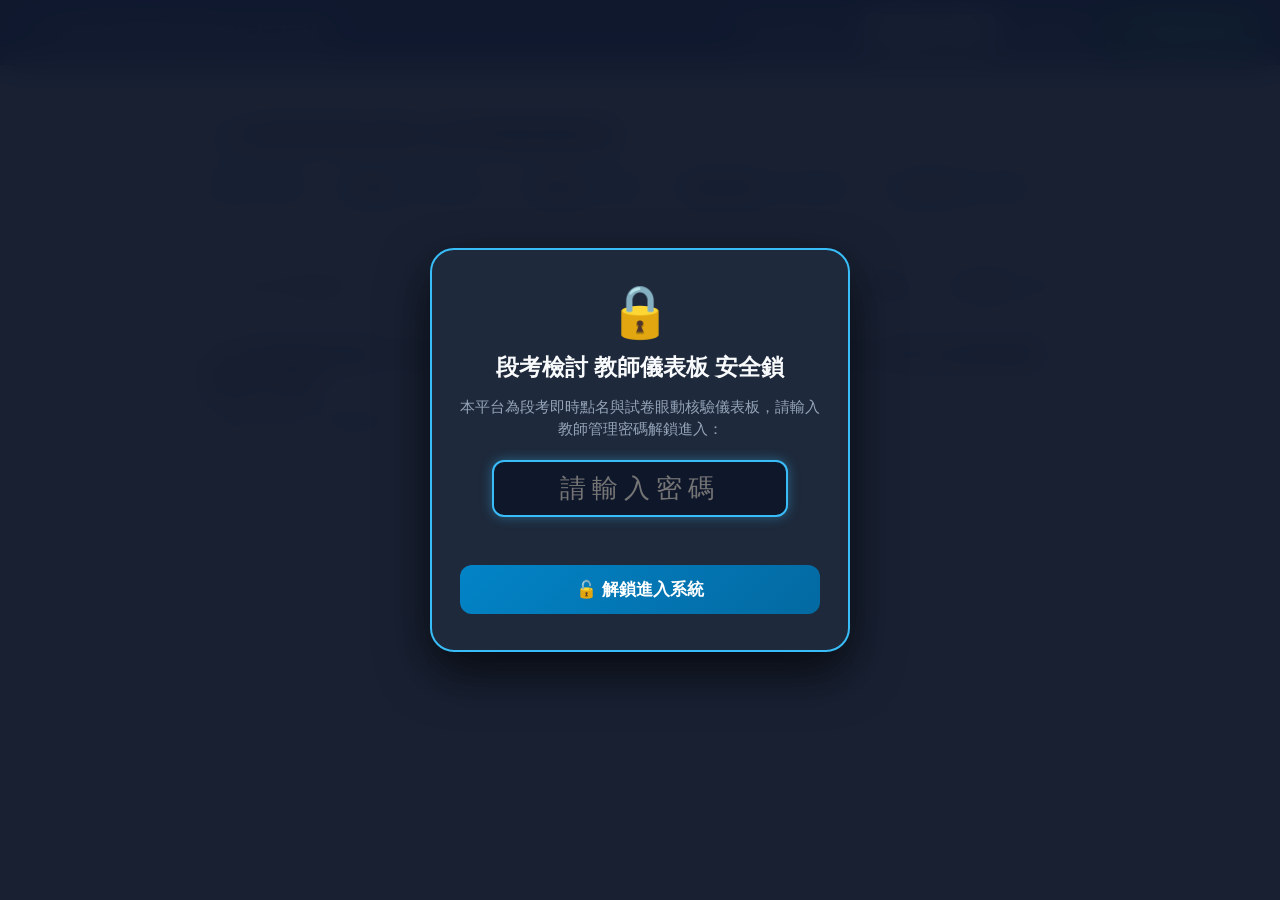
==== commit b563e99f: "security: Add full-screen PIN gatekeeper (8088)" ====
--- a/dashboard.html
+++ b/dashboard.html
@@ -6,6 +6,99 @@
     <title>七年級生物段考錯題診斷與訂正系統</title>
     <link rel="stylesheet" href="style.css">
     <link href="https://fonts.googleapis.com/css2?family=Noto+Sans+TC:wght@400;500;700&display=swap" rel="stylesheet">
+
+<style id="pinGatekeeperStyle">
+/* 🔒 教師安全防護 PIN 密碼鎖樣式 */
+.pin-modal-overlay {
+  position: fixed !important;
+  top: 0 !important; left: 0 !important; right: 0 !important; bottom: 0 !important;
+  background: rgba(15, 23, 42, 0.96) !important;
+  backdrop-filter: blur(16px) !important;
+  display: flex !important;
+  justify-content: center !important;
+  align-items: center !important;
+  z-index: 9999999 !important;
+}
+.pin-modal-overlay.hidden {
+  display: none !important;
+}
+.pin-modal-card {
+  background: #1e293b !important;
+  border: 2px solid #38bdf8 !important;
+  border-radius: 24px !important;
+  padding: 36px 28px !important;
+  text-align: center !important;
+  max-width: 420px !important;
+  width: 90% !important;
+  box-shadow: 0 20px 50px rgba(0, 0, 0, 0.7) !important;
+  animation: pinPopIn 0.3s cubic-bezier(0.16, 1, 0.3, 1) !important;
+  font-family: -apple-system, BlinkMacSystemFont, "Segoe UI", Roboto, "Microsoft JhengHei", sans-serif !important;
+}
+@keyframes pinPopIn {
+  from { opacity: 0; transform: scale(0.92); }
+  to { opacity: 1; transform: scale(1); }
+}
+.pin-icon {
+  font-size: 3.2rem !important;
+  margin-bottom: 12px !important;
+  line-height: 1 !important;
+}
+.pin-modal-card h2 {
+  font-size: 1.45rem !important;
+  color: #f8fafc !important;
+  margin: 0 0 10px 0 !important;
+  font-weight: 800 !important;
+}
+.pin-modal-card p {
+  color: #94a3b8 !important;
+  font-size: 0.92rem !important;
+  margin-bottom: 20px !important;
+  line-height: 1.5 !important;
+}
+.pin-modal-card input {
+  width: 82% !important;
+  padding: 12px !important;
+  font-size: 1.6rem !important;
+  text-align: center !important;
+  letter-spacing: 6px !important;
+  background: #0f172a !important;
+  border: 2px solid #334155 !important;
+  border-radius: 12px !important;
+  color: #38bdf8 !important;
+  margin-bottom: 12px !important;
+  outline: none !important;
+  box-sizing: border-box !important;
+}
+.pin-modal-card input:focus {
+  border-color: #38bdf8 !important;
+  box-shadow: 0 0 12px rgba(56, 189, 248, 0.4) !important;
+}
+.pin-error-text {
+  color: #f87171 !important;
+  font-size: 0.88rem !important;
+  font-weight: 700 !important;
+  min-height: 22px !important;
+  margin-bottom: 14px !important;
+}
+.btn-pin-submit {
+  width: 100% !important;
+  padding: 13px !important;
+  background: linear-gradient(135deg, #0284c7, #0369a1) !important;
+  color: white !important;
+  border: none !important;
+  border-radius: 12px !important;
+  font-weight: 800 !important;
+  font-size: 1.05rem !important;
+  cursor: pointer !important;
+  transition: opacity 0.2s, transform 0.1s !important;
+  box-sizing: border-box !important;
+}
+.btn-pin-submit:hover {
+  opacity: 0.95 !important;
+  transform: translateY(-1px) !important;
+}
+</style>
+
 </head>
 <body>
     <!-- 頂部導覽列 -->
@@ -476,5 +569,87 @@
     <!-- 載入題庫與邏輯程式 -->
     <script src="exam_data/presets.js"></script>
     <script src="app.js"></script>
+
+<!-- 🔒 教師安全防護 PIN 密碼解鎖 Modal -->
+<div id="pinLockModal" class="pin-modal-overlay">
+  <div class="pin-modal-card">
+    <div class="pin-icon">🔒</div>
+    <h2>段考檢討 教師儀表板 安全鎖</h2>
+    <p>本平台為段考即時點名與試卷眼動核驗儀表板，請輸入教師管理密碼解鎖進入：</p>
+    <input type="password" id="pinInput" placeholder="請輸入密碼" maxlength="10" autocomplete="off">
+    <div id="pinErrorMsg" class="pin-error-text"></div>
+    <button id="btnSubmitPin" class="btn-pin-submit">🔓 解鎖進入系統</button>
+  </div>
+</div>
+
+
+<script>
+// ==================== 🔒 教師安全驗證門禁系統 (預設8088，無洩漏) ====================
+(function initGlobalHallGatekeeper() {
+  const SESSION_AUTH_KEY = 'bio_teacher_auth_passed';
+  const PIN_KEY = 'teacher_global_pin';
+  const DEFAULT_PIN = '8088';
+
+  function isAuthed() {
+    return sessionStorage.getItem(SESSION_AUTH_KEY) === 'true';
+  }
+
+  function setAuthed() {
+    sessionStorage.setItem(SESSION_AUTH_KEY, 'true');
+  }
+
+  function setup() {
+    const modal = document.getElementById('pinLockModal');
+    const pinInput = document.getElementById('pinInput');
+    const btnSubmit = document.getElementById('btnSubmitPin');
+    const errMsg = document.getElementById('pinErrorMsg');
+
+    if (!modal) return;
+
+    if (isAuthed()) {
+      modal.classList.add('hidden');
+      document.body.style.overflow = 'auto';
+      return;
+    }
+
+    // 未驗證：強制鎖定畫面
+    modal.classList.remove('hidden');
+    document.body.style.overflow = 'hidden';
+    if (pinInput) setTimeout(() => pinInput.focus(), 200);
+
+    function verifyPin() {
+      const entered = (pinInput ? pinInput.value.trim() : '');
+      const validPin = localStorage.getItem(PIN_KEY) || DEFAULT_PIN;
+      if (entered === validPin) {
+        setAuthed();
+        modal.classList.add('hidden');
+        document.body.style.overflow = 'auto';
+        if (pinInput) pinInput.value = '';
+        if (errMsg) errMsg.textContent = '';
+      } else {
+        if (errMsg) errMsg.textContent = '❌ 密碼不正確，請重新輸入！';
+        if (pinInput) {
+          pinInput.value = '';
+          pinInput.focus();
+        }
+      }
+    }
+
+    if (btnSubmit) btnSubmit.onclick = verifyPin;
+    if (pinInput) {
+      pinInput.onkeydown = (e) => {
+        if (e.key === 'Enter') verifyPin();
+      };
+    }
+  }
+
+  if (document.readyState === 'loading') {
+    document.addEventListener('DOMContentLoaded', setup);
+  } else {
+    setup();
+  }
+})();
+</script>
+
 </body>
 </html>
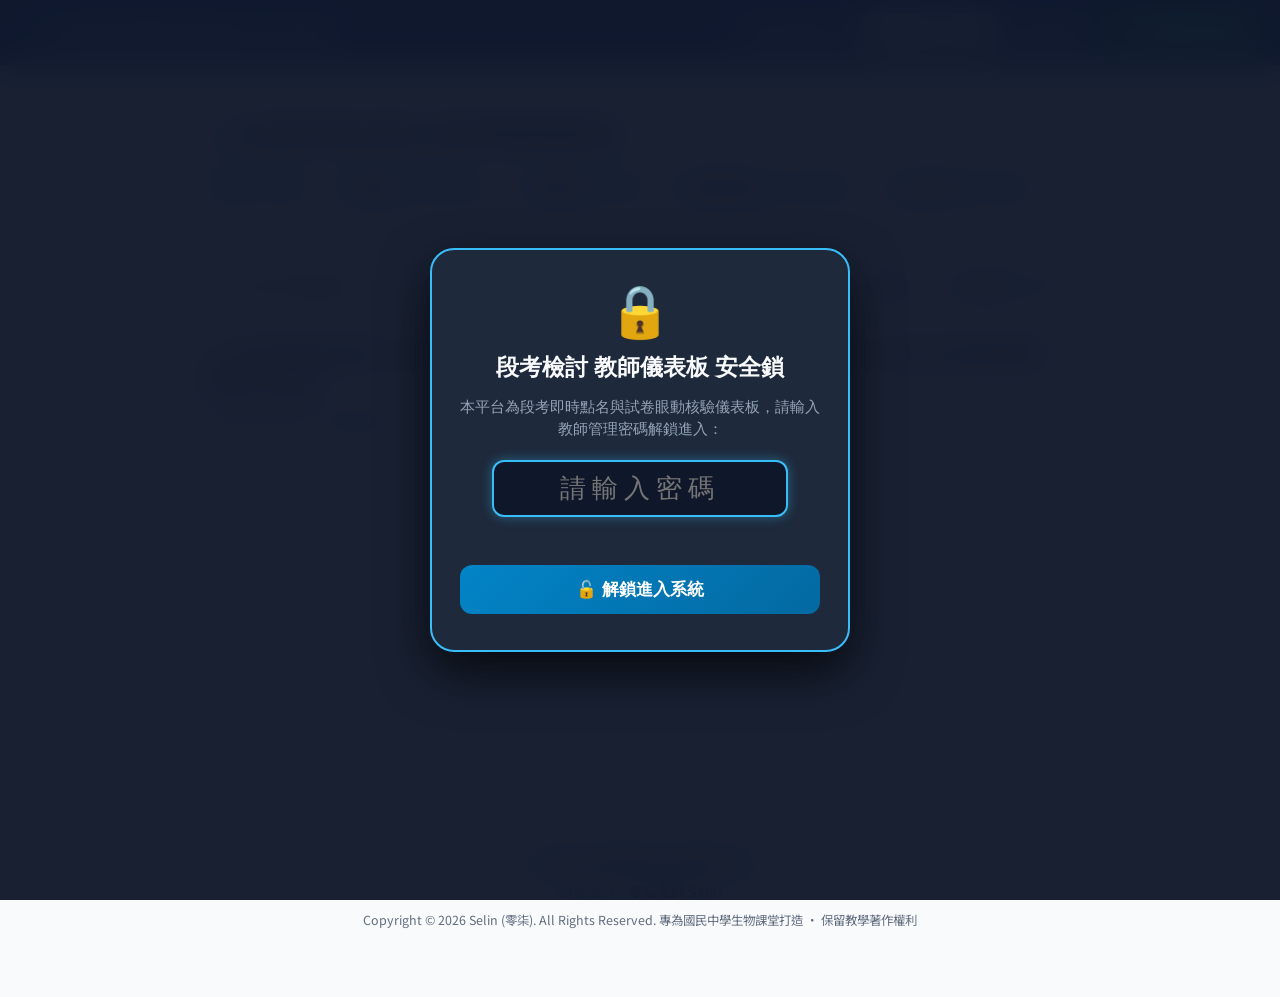
==== commit b006aa24: "docs: add copyright footer for Teacher Selin" ====
--- a/dashboard.html
+++ b/dashboard.html
@@ -651,5 +651,15 @@
 })();
 </script>
 
+
+<!-- 版權與研發宣告頁尾 -->
+<footer class="platform-copyright-footer" style="margin-top: 50px; padding: 26px 16px; text-align: center; color: var(--text-muted, #64748b); font-size: 0.88rem; border-top: 1px dashed rgba(100, 116, 139, 0.25); line-height: 1.8;">
+  <div style="font-weight: 800; font-size: 0.95rem; margin-bottom: 3px;">🧬 國中生物課堂數位互動教學平台</div>
+  <div>研發設計：<b>零柒老師 Selin</b></div>
+  <div style="font-size: 0.78rem; opacity: 0.85; margin-top: 4px;">
+    Copyright © 2026 Selin (零柒). All Rights Reserved. 專為國民中學生物課堂打造 ‧ 保留教學著作權利
+  </div>
+</footer>
+
 </body>
 </html>
--- a/style.css
+++ b/style.css
@@ -1108,3 +1108,15 @@
 body.student-lock-mode #view-settings {
     display: none !important;
 }
+
+/* 📘 段考診斷專屬：繳交點名框全套海洋藍同色系化 */
+.seat-box.status-done {
+    background-color: #eff6ff !important;
+    color: #1d4ed8 !important;
+    border-color: #3b82f6 !important;
+}
+.seat-box.status-correcting {
+    background-color: #f8fafc !important;
+    color: #64748b !important;
+    border-color: #94a3b8 !important;
+}
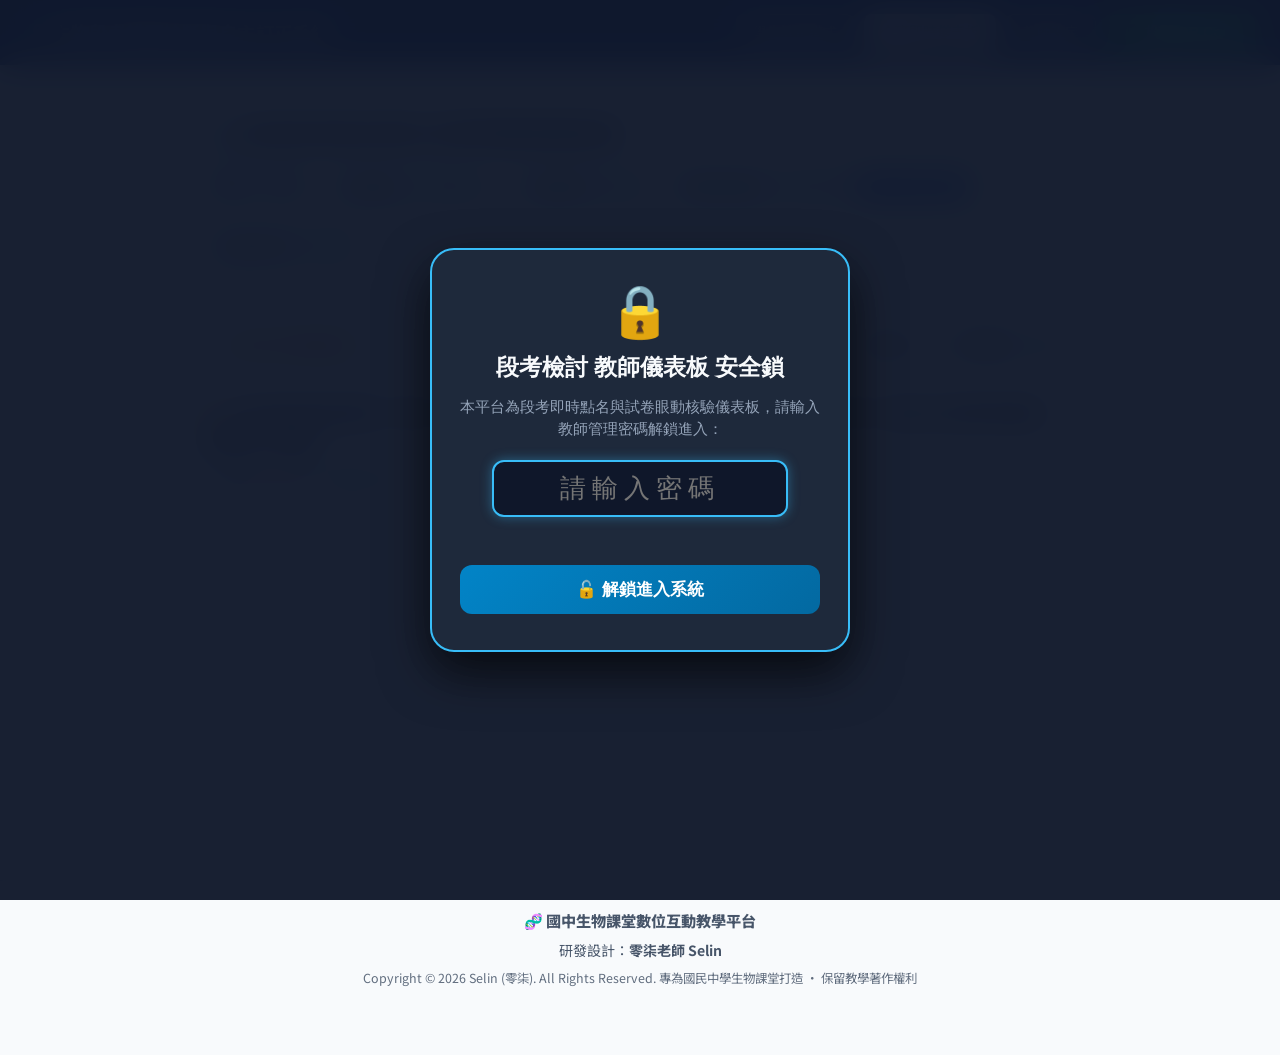
==== commit 2e06fc28: "feat(security): 教師設定改用密碼遮蔽彈窗防窺，並實作教師紙本查核一鍵批次同步至試算表與關閉防呆機制" ====
--- a/dashboard.html
+++ b/dashboard.html
@@ -292,9 +292,14 @@
                             <span class="label">全班繳交率：</span>
                             <span id="dash-submission-rate" class="val highlight text-success">0%</span>
                         </div>
-                        <div class="summary-pill">
-                            <span class="label">教師查核進度：</span>
-                            <span id="dash-inspected-count" class="val highlight text-indigo">0 / 35 人</span>
+                        <div class="summary-pill" style="display:flex; align-items:center; gap:8px;">
+                            <div>
+                                <span class="label">教師查核進度：</span>
+                                <span id="dash-inspected-count" class="val highlight text-indigo">0 / 35 人</span>
+                            </div>
+                            <button id="btn-sync-inspected" type="button" onclick="syncInspectedToGAS(false)" style="background:#2563eb; color:#fff; border:none; padding:4px 10px; border-radius:8px; font-size:0.78rem; font-weight:800; cursor:pointer; box-shadow:0 2px 6px rgba(37,99,235,0.3); transition:all 0.2s;">
+                                💾 同步至試算表
+                            </button>
                         </div>
                         <div class="summary-pill">
                             <span class="label">全班目前平均：</span>
@@ -661,5 +666,21 @@
   </div>
 </footer>
 
+
+  <!-- 🔒 教師設定密碼彈窗 (遮蔽密碼輸入) -->
+  <div id="modal-settings-pin" class="modal-overlay hidden" style="z-index:999999;">
+    <div class="modal-card" style="max-width:380px; text-align:center; padding:28px 24px;">
+      <div style="font-size:2.8rem; margin-bottom:10px;">🔒</div>
+      <h3 style="margin:0 0 8px 0; font-size:1.3rem; color:var(--text-dark);">進入教師設定</h3>
+      <p style="font-size:0.88rem; color:var(--text-muted); margin-bottom:18px;">請輸入教師管理解鎖密碼（密碼已遮蔽）：</p>
+      <input type="password" id="input-settings-pin" placeholder="請輸入密碼" maxlength="10" autocomplete="off" style="width:85%; padding:10px; font-size:1.5rem; text-align:center; letter-spacing:5px; border:2px solid #cbd5e1; border-radius:12px; outline:none; margin-bottom:10px;" onkeydown="if(event.key==='Enter') verifyTeacherSettingsPin()">
+      <div id="settings-pin-err" style="color:#ef4444; font-size:0.85rem; font-weight:700; min-height:20px; margin-bottom:12px;"></div>
+      <div style="display:flex; gap:10px;">
+        <button type="button" class="btn-secondary" style="flex:1;" onclick="closeTeacherSettingsPinModal()">取消</button>
+        <button type="button" class="btn-primary" style="flex:1;" onclick="verifyTeacherSettingsPin()">確認解鎖</button>
+      </div>
+    </div>
+  </div>
+
 </body>
 </html>
